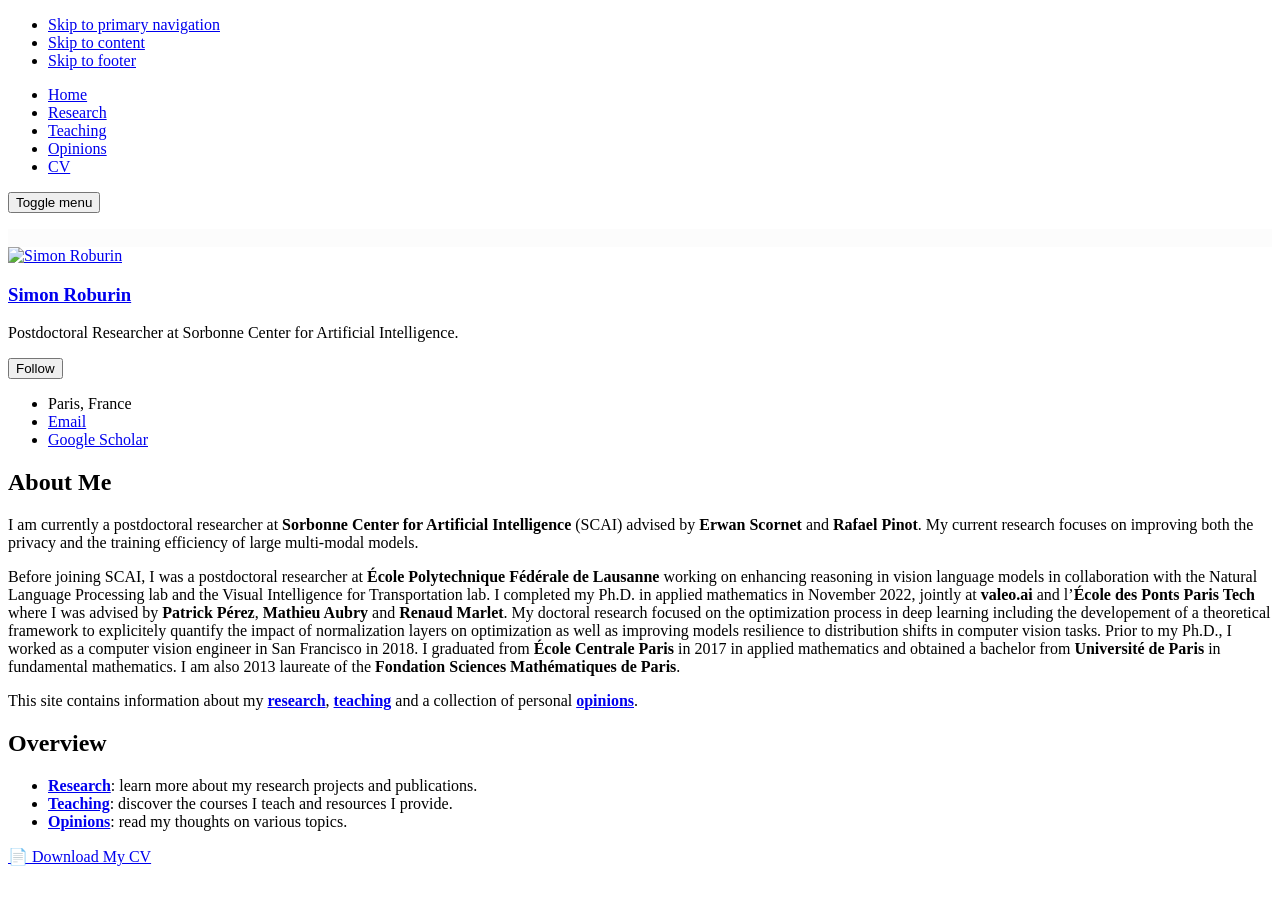
==== index.html @ 908e5c66 "small fix" ====
<!doctype html>
<!--
  Minimal Mistakes Jekyll Theme 4.26.2 by Michael Rose
  Copyright 2013-2024 Michael Rose - mademistakes.com | @mmistakes
  Free for personal and commercial use under the MIT license
  https://github.com/mmistakes/minimal-mistakes/blob/master/LICENSE
-->

<html lang="en" class="no-js">
  <head>
    <meta charset="utf-8">

<!-- begin _includes/seo.html --><title>Simon Roburin</title>
<meta name="description" content="A personal academic website showcasing research, teaching, and CV.">


  <meta name="author" content="Simon Roburin">
  


<meta property="og:type" content="website">
<meta property="og:locale" content="en_US">
<meta property="og:site_name" content="Simon Roburin">
<meta property="og:title" content="Simon Roburin">
<meta property="og:url" content="http://localhost:4000/personal-homepage/">


  <meta property="og:description" content="A personal academic website showcasing research, teaching, and CV.">



  <meta property="og:image" content="http://localhost:4000/personal-homepage/assets/images/odysseus.jpg">










<link rel="canonical" href="http://localhost:4000/personal-homepage/">





  <script type="application/ld+json">
{
  "@context": "https://schema.org",
  "@type": "Person",
    "name": "Your Name",
    "url": "http://localhost:4000/personal-homepage/",
    "sameAs": [{"title":"GitHub","url":"https://github.com/yourusername"},{"title":"Google Scholar","url":"https://scholar.google.com/citations?user=yourid"},{"title":"Twitter","url":"https://twitter.com/yourusername"}]
}
</script>









<!-- end _includes/seo.html -->



  <link href="/personal-homepage/feed.xml" type="application/atom+xml" rel="alternate" title="Simon Roburin Feed">
<meta name="viewport" content="width=device-width, initial-scale=1.0">

<script>
  document.documentElement.className = document.documentElement.className.replace(/\bno-js\b/g, '') + ' js ';
  
</script>

<!-- For all browsers -->
<link rel="stylesheet" href="/personal-homepage/assets/css/main.css">
<link rel="preload" href="https://cdn.jsdelivr.net/npm/@fortawesome/fontawesome-free@latest/css/all.min.css" as="style" onload="this.onload=null;this.rel='stylesheet'">
<noscript><link rel="stylesheet" href="https://cdn.jsdelivr.net/npm/@fortawesome/fontawesome-free@latest/css/all.min.css"></noscript>



    <!-- start custom head snippets -->

<!-- insert favicons. use https://realfavicongenerator.net/ -->

<!-- end custom head snippets -->

  </head>

  <body class="layout--single wide" dir="ltr">
    <nav class="skip-links">
  <ul>
    <li><a href="#site-nav" class="screen-reader-shortcut">Skip to primary navigation</a></li>
    <li><a href="#main" class="screen-reader-shortcut">Skip to content</a></li>
    <li><a href="#footer" class="screen-reader-shortcut">Skip to footer</a></li>
  </ul>
</nav>

    

<div class="masthead">
  <div class="masthead__inner-wrap">
    <div class="masthead__menu">
      <nav id="site-nav" class="greedy-nav">
        
        <a class="site-title" href="/personal-homepage/">
           
          <span class="site-subtitle"></span>
        </a>
        <ul class="visible-links"><li class="masthead__menu-item">
              <a
                href="/personal-homepage/"
                
                
              >Home</a>
            </li><li class="masthead__menu-item">
              <a
                href="/personal-homepage/research/"
                
                
              >Research</a>
            </li><li class="masthead__menu-item">
              <a
                href="/personal-homepage/teaching/"
                
                
              >Teaching</a>
            </li><li class="masthead__menu-item">
              <a
                href="/personal-homepage/opinion/"
                
                
              >Opinions</a>
            </li><li class="masthead__menu-item">
              <a
                href="/personal-homepage/assets/files/cv_simon_roburin.pdf"
                
                
              >CV</a>
            </li></ul>
        
        <button class="greedy-nav__toggle hidden" type="button">
          <span class="visually-hidden">Toggle menu</span>
          <div class="navicon"></div>
        </button>
        <ul class="hidden-links hidden"></ul>
      </nav>
    </div>
  </div>
</div>


    <div class="initial-content">
      
  







<div class="page__hero"
  style=" background-image: linear-gradient(rgba(0, 0, 0, 0.01), rgba(0, 0, 0, 0.01)), url('');"
>
  
    <img src="/personal-homepage/assets/images/odysseus.jpg" alt="" class="page__hero-image">
  
  
</div>







<div id="main" role="main">
  
  <div class="sidebar sticky">
  


<div itemscope itemtype="https://schema.org/Person" class="h-card">

  
    <div class="author__avatar">
      <a href="http://localhost:4000/personal-homepage/">
        <img src="/personal-homepage/assets/images/avatar.jpg" alt="Simon Roburin" itemprop="image" class="u-photo">
      </a>
    </div>
  

  <div class="author__content">
    <h3 class="author__name p-name" itemprop="name">
      <a class="u-url" rel="me" href="http://localhost:4000/personal-homepage/" itemprop="url">Simon Roburin</a>
    </h3>
    
      <div class="author__bio p-note" itemprop="description">
        <p>Postdoctoral Researcher at Sorbonne Center for Artificial Intelligence.</p>

      </div>
    
  </div>

  <div class="author__urls-wrapper">
    <button class="btn btn--inverse">Follow</button>
    <ul class="author__urls social-icons">
      
        <li itemprop="homeLocation" itemscope itemtype="https://schema.org/Place">
          <i class="fas fa-fw fa-map-marker-alt" aria-hidden="true"></i> <span itemprop="name" class="p-locality">Paris, France</span>
        </li>
      

      
        
          
            <li><a href="mailto:simon.roburin@gmail.com" rel="nofollow noopener noreferrer me"><i class="fas fa-fw fa-envelope-square" aria-hidden="true"></i><span class="label">Email</span></a></li>
          
        
          
            <li><a href="https://scholar.google.com/citations?user=Bf6mJqkAAAAJ&hl=fr" rel="nofollow noopener noreferrer me" itemprop="sameAs"><i class="fas fa-fw fa-link" aria-hidden="true"></i><span class="label">Google Scholar</span></a></li>
          
        
          
        
          
        
          
        
      

      

      

      

      

      

      

      

      

      

      

      

      

      

      

      

      

      

      

      

      

      

      

      

      

      <!--
  <li>
    <a href="http://link-to-whatever-social-network.com/user/" itemprop="sameAs" rel="nofollow noopener noreferrer me">
      <i class="fas fa-fw" aria-hidden="true"></i> Custom Social Profile Link
    </a>
  </li>
-->
    </ul>
  </div>
</div>

  
  </div>



  <article class="page" itemscope itemtype="https://schema.org/CreativeWork">
    <meta itemprop="headline" content="">
    
    
    

    <div class="page__inner-wrap">
      
        <header>
          <h1 id="page-title" class="page__title" itemprop="headline">
            <a href="http://localhost:4000/personal-homepage/" itemprop="url">
</a>
          </h1>
          


        </header>
      

      <section class="page__content" itemprop="text">
        
        <h2 id="about-me">About Me</h2>
<p>I am currently a postdoctoral researcher at <strong>Sorbonne Center for Artificial Intelligence</strong> (SCAI) advised by <strong>Erwan Scornet</strong> and <strong>Rafael Pinot</strong>. My current research focuses on improving both the privacy and the training efficiency of large multi-modal models.</p>

<p>Before joining SCAI, I was a postdoctoral researcher at <strong>École Polytechnique Fédérale de Lausanne</strong> working on enhancing reasoning in vision language models in collaboration with the Natural Language Processing lab and the Visual Intelligence for Transportation lab. I completed my Ph.D. in applied mathematics in November 2022, jointly at <strong>valeo.ai</strong> and l’<strong>École des Ponts Paris Tech</strong> where I was advised by <strong>Patrick Pérez</strong>, <strong>Mathieu Aubry</strong> and <strong>Renaud Marlet</strong>. My doctoral research focused on the optimization process in deep learning including the developement of a theoretical framework to explicitely quantify the impact of normalization layers on optimization as well as improving models resilience to distribution shifts in computer vision tasks. Prior to my Ph.D., I worked as a computer vision engineer in San Francisco in 2018. I graduated from <strong>École Centrale Paris</strong> in 2017 in applied mathematics and obtained a bachelor from <strong>Université de Paris</strong> in fundamental mathematics. I am also 2013 laureate of the <strong>Fondation Sciences Mathématiques de Paris</strong>.</p>

<p>This site contains information about my <a href="research/"><strong>research</strong></a>, <a href="teaching/"><strong>teaching</strong></a> and a collection of personal <a href="opinions/"><strong>opinions</strong></a>.</p>

<h2 id="overview">Overview</h2>
<ul>
  <li><a href="research/"><strong>Research</strong></a>: learn more about my research projects and publications.</li>
  <li><a href="teaching/"><strong>Teaching</strong></a>: discover the courses I teach and resources I provide.</li>
  <li><a href="opinion/"><strong>Opinions</strong></a>: read my thoughts on various topics.</li>
</ul>

<p><a href="assets/files/cv_simon_roburin.pdf" class="btn btn--primary">📄 Download My CV</a></p>

        
      </section>

      <footer class="page__meta">
        
        


        

      </footer>

      

      

    </div>

    
  </article>

  
  
</div>

      
    </div>

    

    <div id="footer" class="page__footer">
      <footer>
        <!-- start custom footer snippets -->

<!-- end custom footer snippets -->
        
      </footer>
    </div>

    
  <script src="/personal-homepage/assets/js/main.min.js"></script>









  </body>
</html>
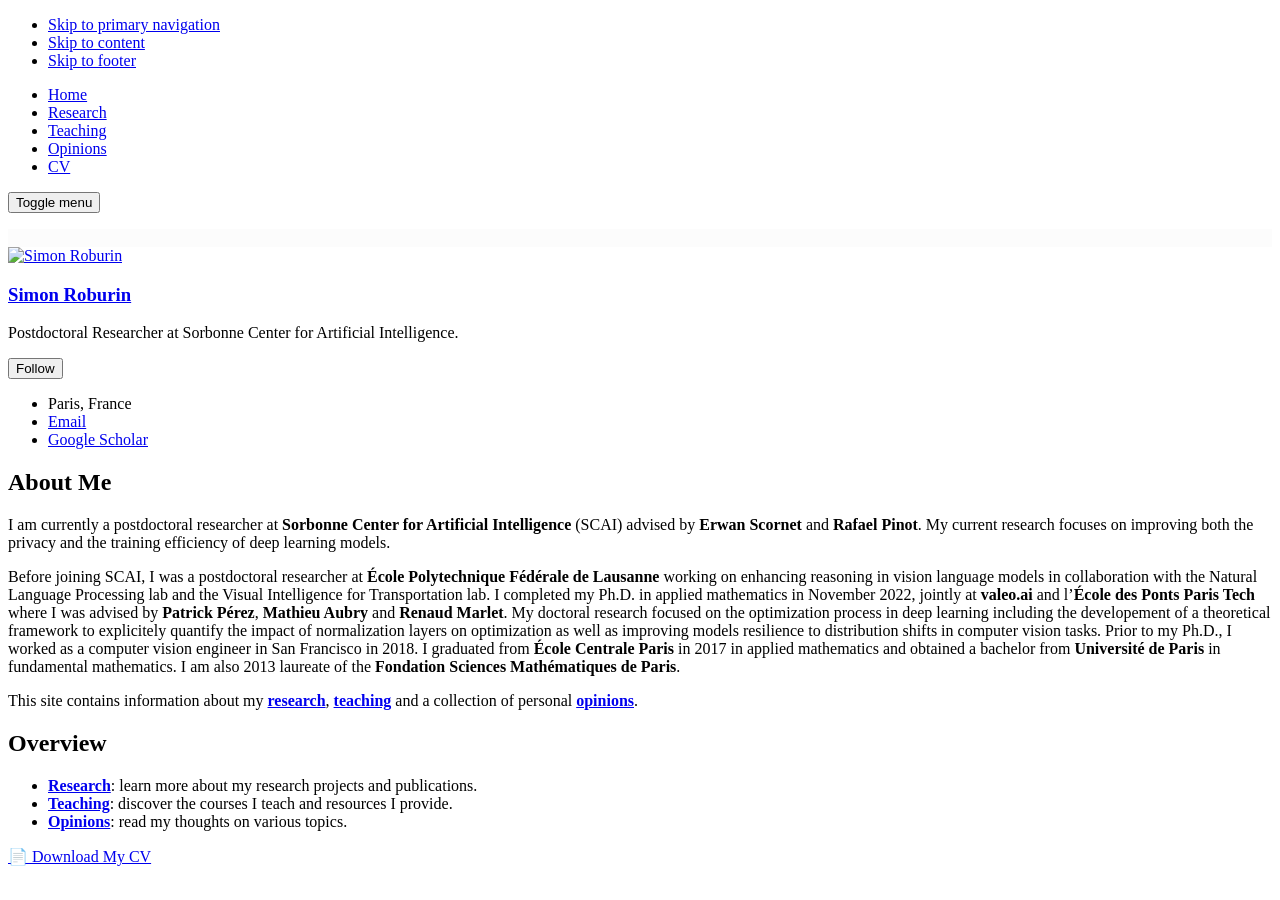
==== commit 9d432cd5: "Update site content" ====
--- a/index.html
+++ b/index.html
@@ -320,11 +320,11 @@
       <section class="page__content" itemprop="text">
         
         <h2 id="about-me">About Me</h2>
-<p>I am currently a postdoctoral researcher at <strong>Sorbonne Center for Artificial Intelligence</strong> (SCAI) advised by <strong>Erwan Scornet</strong> and <strong>Rafael Pinot</strong>. My current research focuses on improving both the privacy and the training efficiency of large multi-modal models.</p>
+<p>I am currently a postdoctoral researcher at <strong>Sorbonne Center for Artificial Intelligence</strong> (SCAI) advised by <strong>Erwan Scornet</strong> and <strong>Rafael Pinot</strong>. My current research focuses on improving both the privacy and the training efficiency of deep learning models.</p>
 
 <p>Before joining SCAI, I was a postdoctoral researcher at <strong>École Polytechnique Fédérale de Lausanne</strong> working on enhancing reasoning in vision language models in collaboration with the Natural Language Processing lab and the Visual Intelligence for Transportation lab. I completed my Ph.D. in applied mathematics in November 2022, jointly at <strong>valeo.ai</strong> and l’<strong>École des Ponts Paris Tech</strong> where I was advised by <strong>Patrick Pérez</strong>, <strong>Mathieu Aubry</strong> and <strong>Renaud Marlet</strong>. My doctoral research focused on the optimization process in deep learning including the developement of a theoretical framework to explicitely quantify the impact of normalization layers on optimization as well as improving models resilience to distribution shifts in computer vision tasks. Prior to my Ph.D., I worked as a computer vision engineer in San Francisco in 2018. I graduated from <strong>École Centrale Paris</strong> in 2017 in applied mathematics and obtained a bachelor from <strong>Université de Paris</strong> in fundamental mathematics. I am also 2013 laureate of the <strong>Fondation Sciences Mathématiques de Paris</strong>.</p>
 
-<p>This site contains information about my <a href="research/"><strong>research</strong></a>, <a href="teaching/"><strong>teaching</strong></a> and a collection of personal <a href="opinions/"><strong>opinions</strong></a>.</p>
+<p>This site contains information about my <a href="research/"><strong>research</strong></a>, <a href="teaching/"><strong>teaching</strong></a> and a collection of personal <a href="opinion/"><strong>opinions</strong></a>.</p>
 
 <h2 id="overview">Overview</h2>
 <ul>
@@ -333,7 +333,8 @@
   <li><a href="opinion/"><strong>Opinions</strong></a>: read my thoughts on various topics.</li>
 </ul>
 
-<p><a href="assets/files/cv_simon_roburin.pdf" class="btn btn--primary">📄 Download My CV</a></p>
+<p><a href="/assets/files/cv_simon_roburin.pdf" class="btn btn--primary">📄 Download My CV</a></p>
+
 
         
       </section>
